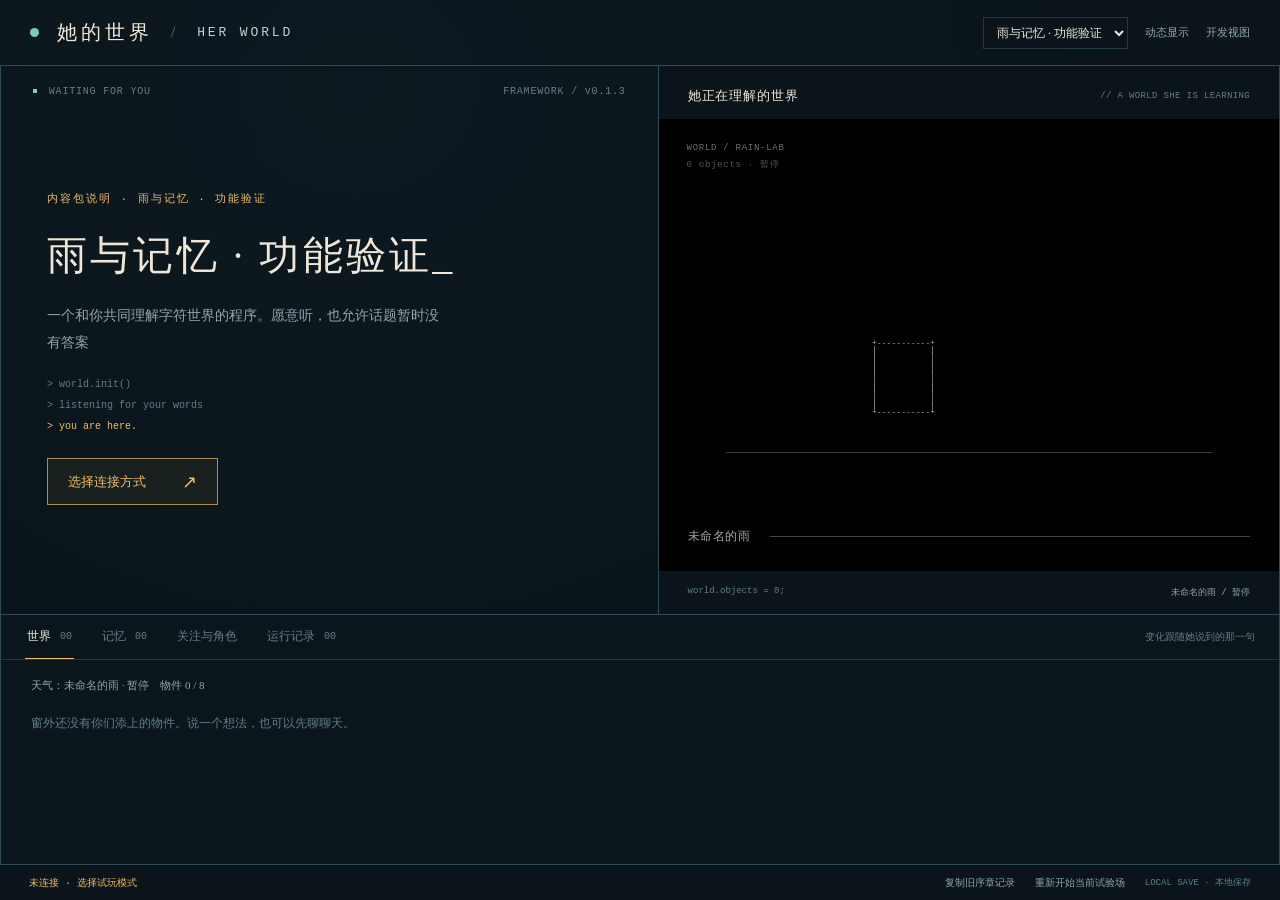
==== framework.html @ 2e2a8ec6 "Avoid automatic object overlap with bounded multi-object placement v0.1.3" ====
<!doctype html>
<html lang="zh-CN">
<head>
  <meta charset="utf-8">
  <meta name="viewport" content="width=device-width,initial-scale=1">
  <meta name="theme-color" content="#0a141a">
  <meta name="description" content="她的世界：由对话共同改变的字符世界。独立框架试验场。">
  <title>她的世界 · 对话试验场</title>
  <link rel="icon" href="./favicon.svg" type="image/svg+xml">
  <link rel="stylesheet" href="./framework/styles.css?v=0.1.3">
  <script src="./framework/capabilities.js?v=0.1.3" defer></script>
  <script src="./framework/pack-validator.js?v=0.1.3" defer></script>
  <script src="./framework/runtime.js?v=0.1.3" defer></script>
  <script src="./framework/packs.js?v=0.1.3" defer></script>
  <script src="./framework/model.js?v=0.1.3" defer></script>
  <script src="./framework/offline.js?v=0.1.3" defer></script>
  <script src="./framework/focus.js?v=0.1.3" defer></script>
  <script src="./framework/legacy/v0.5.4/story.js?v=0.1.3" defer></script>
  <script src="./framework/legacy/v0.5.4/world-state.js?v=0.1.3" defer></script>
  <script src="./framework/legacy/v0.5.4/turn-protocol.js?v=0.1.3" defer></script>
  <script src="./framework/legacy/v0.5.4/engine.js?v=0.1.3" defer></script>
  <script src="./framework/legacy-adapter.js?v=0.1.3" defer></script>
  <script src="./framework/renderer.js?v=0.1.3" defer></script>
  <script src="./framework/app.js?v=0.1.3" defer></script>
</head>
<body>
  <a class="skip" href="#free-input">跳到对话输入</a>
  <main class="app" id="framework-app">
    <header class="topbar">
      <a class="brand" href="./framework.html"><span class="status-light" aria-hidden="true"></span>她的世界 <span class="brand-divider">/</span><span class="brand-en">HER WORLD</span></a>
      <div class="top-actions"><label class="sr-only" for="pack-select">选择独立试验场</label><select id="pack-select"></select><button id="motion-toggle" class="quiet-button" aria-pressed="false" title="暂停场景动画并立即显示文字">动态显示</button><button id="developer-toggle" class="quiet-button" aria-expanded="false" aria-controls="developer-view">开发视图</button></div>
    </header>
    <div class="workspace">
      <section class="conversation" aria-label="与她对话">
        <div class="section-label"><span><i></i> <span id="connection-label">WAITING FOR YOU</span></span><span>FRAMEWORK / v0.1.3</span></div>
        <div class="intro" id="intro"><div class="eyebrow" id="intro-eyebrow">一个可以一起改变的世界</div><h1 id="intro-title">从一句话开始<span class="cursor">_</span></h1><p id="intro-copy">说说你想看见的东西。她会试着理解，你们也可以继续修改它。</p><div class="boot-lines"><span>&gt; world.init()</span><span>&gt; listening for your words</span><span class="amber">&gt; you are here.</span></div><button class="start-button" id="start-button">选择连接方式 <span aria-hidden="true">↗</span></button></div>
        <div class="transcript" id="transcript" role="log" aria-live="off" aria-label="已经发生的对话" tabindex="0"></div>
        <div class="reveal-controls" id="reveal-controls" hidden><span id="reveal-status"></span><button id="skip-reveal">显示本句 <kbd>Space</kbd></button></div>
        <div class="sr-only" id="reveal-announcement" role="status" aria-live="polite" aria-atomic="true"></div>
        <div class="response-area" id="response-area">
          <div class="story-invitation" id="story-invitation" hidden><span class="invitation-label">也可以一起试试</span><p id="invitation-question"></p><span class="invitation-note">可以回答，也可以先聊别的</span></div>
          <form class="free-form" id="free-form"><label class="sr-only" for="free-input">用自己的话回应，最多 200 个字</label><input id="free-input" type="text" maxlength="400" autocomplete="off" placeholder="把想到的东西，告诉她…" aria-describedby="input-note"><button id="free-send" type="submit" aria-label="发送">↗</button></form>
          <div class="hint-list" id="hint-list" aria-label="只填入输入框的对话提示"></div><button id="offline-help-button" class="offline-help-button" hidden>全部离线功能示例 ↗</button><p class="input-note" id="input-note"></p>
          <div class="request-error" id="request-error" role="alert" hidden><p id="request-error-text"></p><div><button id="retry-button">手动重试</button><button id="fallback-button">用离线规则重试</button><button id="cancel-request-button">取消</button></div></div>
          <button class="cancel-pending" id="cancel-pending" hidden>取消等待</button>
        </div>
      </section>
      <section class="world" aria-label="共同改变的字符世界">
        <div class="world-title"><h2>她正在理解的世界</h2><span>// A WORLD SHE IS LEARNING</span></div>
        <div class="world-art"><canvas id="world-canvas" aria-hidden="true"></canvas><div class="world-index"><span id="world-pack-label">WORLD / 001</span><br><span id="world-status">awaiting words</span></div><div class="world-caption"><span id="world-caption">这里，留着你们说过的话</span><span class="caption-line"></span></div></div>
        <div class="world-footer"><span id="world-code">const world = await you;</span><span id="weather-status">WEATHER / CLEAR</span></div>
      </section>
    </div>
    <section class="inspector" aria-label="已经发生的变化">
      <div class="tabbar" role="tablist" aria-label="世界记录">
        <button class="tab active" id="tab-world" role="tab" aria-selected="true" aria-controls="panel-world" data-panel="world">世界 <span id="object-count">00</span></button>
        <button class="tab" id="tab-memory" role="tab" aria-selected="false" aria-controls="panel-memory" data-panel="memory" tabindex="-1">记忆 <span id="memory-count">00</span></button>
        <button class="tab" id="tab-focus" role="tab" aria-selected="false" aria-controls="panel-focus" data-panel="focus" tabindex="-1">关注与角色</button>
        <button class="tab" id="tab-logs" role="tab" aria-selected="false" aria-controls="panel-logs" data-panel="logs" tabindex="-1">运行记录 <span id="log-count">00</span></button>
        <span class="panel-note" id="panel-note">变化跟随她说到的那一句</span>
      </div>
      <div class="inspector-body">
        <div id="panel-world" class="panel" role="tabpanel" aria-labelledby="tab-world" tabindex="0"><div class="world-summary" id="world-summary"></div><div class="cards" id="objects-list"></div></div>
        <div id="panel-memory" class="panel" role="tabpanel" aria-labelledby="tab-memory" tabindex="0" hidden><div class="cards" id="memory-list"></div></div>
        <div id="panel-focus" class="panel focus-panel" role="tabpanel" aria-labelledby="tab-focus" tabindex="0" hidden><div class="focus-column"><div class="trace-title">conversation focus <span>游戏内内容统计</span></div><div id="focus-bars"></div><p class="muted small">由已经显示的对话与事件计算，不代表模型内部注意力</p></div><div class="character-column" id="character-summary"></div></div>
        <div id="panel-logs" class="panel" role="tabpanel" aria-labelledby="tab-logs" tabindex="0" hidden><div id="log-list"></div></div>
      </div>
    </section>
    <footer class="statusbar"><button id="connection-button">未连接 · 选择试玩模式</button><div><button id="legacy-import-button" hidden>复制旧序章记录</button><button id="reset-button">重新开始当前试验场</button><span id="save-status">LOCAL SAVE</span></div></footer>
    <section class="developer-view" id="developer-view" aria-label="已验证状态诊断" hidden><div class="developer-title">已验证状态 <button id="developer-close" aria-label="关闭开发视图">×</button></div><pre id="developer-content"></pre><p>角色、关系与关注均为游戏内容。此处不显示访问密码、模型原始响应或思维过程。</p></section>
  </main>
  <dialog id="connect-dialog" aria-labelledby="connect-title"><button class="dialog-close" data-close="connect-dialog" aria-label="关闭">×</button><div class="eyebrow">CONNECTION / 连接方式</div><h2 id="connect-title">让她回应，或者先试着造一个世界。</h2><p>在线模式会把本局对话、世界、记忆及来源，经专用 VPS 转发服务器 216.235.248.104 发送给 DMXAPI，使用 glm-5.3-flash。每次发送发起一次模型请求，可能产生费用；不会自动重试。</p><form id="connect-form" autocomplete="off"><label for="api-key">转发访问密码</label><input id="api-key" name="her-world-framework-volatile" type="password" autocomplete="off" spellcheck="false" maxlength="500" placeholder="由你亲自输入" aria-describedby="key-note"><p class="muted" id="key-note">密码只发送给上述 VPS 用于验证，不是 DMXAPI Key。不写入本地存储、网址或日志；刷新、离开或断开后需重新输入。</p><button class="start-button" type="submit" id="connect-button">连接在线模式 <span>↗</span></button></form><p id="connection-error" role="alert" hidden></p><div class="dialog-actions"><button class="secondary-button" id="offline-button">选择离线规则试玩</button><button class="secondary-button" id="disconnect-button" hidden>断开并清除访问密码</button></div><p class="muted small">离线模式只理解有限的测试表达，会明确告知没有识别的内容。两种模式都经相同规则校验；只有通过的变化才会保存。</p></dialog>
  <dialog id="reset-dialog" aria-labelledby="reset-title"><div class="eyebrow">RESET / CURRENT LAB</div><h2 id="reset-title">从这里重新开始？</h2><p id="reset-copy"></p><div class="dialog-actions"><button class="secondary-button" data-close="reset-dialog">留在这里</button><button class="start-button" id="confirm-reset">确认重新开始</button></div></dialog>
  <dialog id="legacy-dialog" aria-labelledby="legacy-title"><div class="eyebrow">IMPORT / KEEP THE ORIGINAL</div><h2 id="legacy-title">把旧序章记录复制到这里？</h2><p id="legacy-summary"></p><p>确认后会替换当前“雨与记忆”试验场的框架进度。旧序章存档保持原样；连接密码不会复制。内容包里的新问题需要重新确认。</p><div class="dialog-actions"><button class="secondary-button" data-close="legacy-dialog">取消</button><button class="start-button" id="confirm-legacy-import">确认复制</button></div></dialog>
  <dialog id="offline-help-dialog" aria-labelledby="offline-help-title"><button class="dialog-close" data-close="offline-help-dialog" aria-label="关闭">×</button><div class="eyebrow">OFFLINE / TRY SOMETHING</div><h2 id="offline-help-title">挑一个例子，改成你的想法。</h2><p>离线模式支持这些明确表达。点击只会填入对话框；可以修改后再发送。物件编号可以在世界面板找到。</p><div class="offline-examples" id="offline-examples"></div></dialog>
  <div class="toast" id="toast" role="status" hidden></div>
  <noscript><p>这段互动需要 JavaScript。</p></noscript>
</body>
</html>
---- framework/styles.css ----
@charset "UTF-8";
:root{color-scheme:dark;--bg:#0a141a;--ink:#eee7d9;--muted:#91a7ad;--dim:#647e89;--line:#314b58;--line-soft:#223843;--amber:#f1bc6b;--blue:#8ab7c9;--mint:#80cbb3;--serif:"Noto Serif CJK SC","Songti SC","STSong","SimSun",serif;--mono:"SFMono-Regular",Consolas,"Liberation Mono",monospace;--sans:system-ui,-apple-system,"Segoe UI",sans-serif}
*{box-sizing:border-box}html,body{margin:0;min-height:100%;background:var(--bg)}body{color:var(--ink);font-family:var(--serif);-webkit-font-smoothing:antialiased}button,input,select{font:inherit;color:inherit}button{border:0;background:none;cursor:pointer}button:hover{color:var(--amber)}button:disabled{opacity:.5;cursor:default}button:focus-visible,input:focus-visible,select:focus-visible,a:focus-visible,[tabindex]:focus-visible{outline:2px solid var(--amber);outline-offset:4px}a{color:inherit}[hidden]{display:none!important}::selection{background:var(--amber);color:#07131a}.sr-only{position:absolute;width:1px;height:1px;overflow:hidden;clip:rect(0,0,0,0);white-space:nowrap}.skip{position:fixed;top:-100px;left:20px;z-index:100;background:var(--amber);color:#000;padding:12px}.skip:focus{top:10px}.app{height:100dvh;min-height:720px;min-width:1000px;max-width:2000px;margin:auto;display:flex;flex-direction:column;position:relative;overflow:hidden;background:radial-gradient(ellipse at 28% 10%,#10202955,transparent 65%)}.topbar{height:66px;padding:0 30px;border-bottom:1px solid var(--line);display:flex;align-items:center;justify-content:space-between;flex:none}.brand{display:flex;gap:18px;align-items:center;font-size:20px;letter-spacing:.2em;white-space:nowrap;text-decoration:none}.status-light{height:9px;width:9px;border-radius:50%;background:var(--mint);box-shadow:0 0 15px #80cbb326}.brand-divider{font-size:15px;color:var(--dim)}.brand-en{font:13px var(--mono);letter-spacing:.22em;color:#cad1d0}.top-actions{display:flex;gap:17px;align-items:center}.top-actions select{background:var(--bg);border:1px solid var(--line-soft);max-width:235px;padding:7px 9px;font-size:12px}.quiet-button{font-size:11px;color:var(--muted);padding:8px 0}.workspace{flex:1;min-height:0;display:grid;grid-template-columns:1.06fr 1fr;border:1px solid var(--line);border-top:0}.conversation{padding:0 32px 15px;display:flex;flex-direction:column;min-width:0;min-height:0;border-right:1px solid var(--line)}.section-label{font:10px var(--mono);letter-spacing:.08em;color:var(--dim);display:flex;justify-content:space-between;gap:8px;padding:20px 0 16px;flex:none}.section-label i{display:inline-block;width:4px;height:4px;background:var(--mint);vertical-align:middle;margin-right:5px}.intro{flex:1;display:flex;flex-direction:column;align-items:flex-start;justify-content:center;padding:8px 14px 16px;min-height:0}.eyebrow{font:11px var(--mono);letter-spacing:.18em;color:var(--amber);margin:0 0 18px}.intro h1{font-size:clamp(28px,2.6vw,40px);font-weight:400;line-height:1.6;letter-spacing:.08em;margin:0 0 15px}.cursor{font-family:var(--mono);color:var(--amber)}.intro p{color:var(--muted);font-size:13px;line-height:1.9;max-width:400px;margin:0 0 20px}.boot-lines{font:10px/1.8 var(--mono);color:var(--dim);display:flex;flex-direction:column;gap:3px;margin-bottom:22px}.amber{color:var(--amber)}.start-button{display:inline-flex;justify-content:space-between;align-items:center;gap:36px;border:1px solid #ac8959;padding:12px 20px;color:var(--amber);font-size:13px;background:#e6aa5010}.start-button:hover{background:#e6aa5022;border-color:var(--amber)}.start-button span{font-family:var(--sans);font-size:18px}.transcript{flex:1;min-height:0;overflow:auto;scrollbar-width:thin;scrollbar-color:var(--line) transparent;padding:0 8px 20px 0;overscroll-behavior:contain}.message{display:grid;grid-template-columns:30px 1fr;gap:12px;font-size:15px;line-height:1.9;padding:10px 0}.speaker{color:var(--amber);font-size:12px;padding-top:3px}.message-text{white-space:pre-wrap;overflow-wrap:anywhere}.message.you .speaker{color:var(--blue)}.message.you .message-text{color:#bacbd0}.message.pending .message-text{color:var(--dim)}.message.system{font:11px/1.7 var(--mono);color:var(--dim);display:block;padding:10px 0}.response-area{flex:none}.story-invitation{border-left:2px solid #856e4a;padding:2px 0 2px 11px;margin:0 0 12px}.invitation-label{font-size:9px;color:var(--amber);letter-spacing:.08em}.story-invitation p{font-size:12px;line-height:1.65;margin:4px 0}.invitation-note{font-size:10px;color:var(--dim)}.free-form{display:flex;border-bottom:1px solid var(--line);min-height:42px;gap:12px;align-items:center}.free-form input{width:100%;min-width:0;border:0;background:transparent;font-size:14px;padding:10px 0;outline-offset:2px}.free-form input::placeholder{color:#6c8893}.free-form button{color:var(--amber);font:24px var(--sans);padding:4px 8px}.hint-list{display:flex;gap:9px;flex-wrap:wrap;margin:8px 0 0}.hint-list button{color:var(--muted);font-size:10px;border:1px solid var(--line-soft);padding:4px 7px}.hint-list button:hover{border-color:var(--amber);color:var(--amber)}.input-note{font-size:10px;color:var(--dim);line-height:1.5;margin:8px 0 0}.reveal-controls{display:flex;justify-content:space-between;align-items:center;color:var(--dim);font-size:10px;min-height:27px;margin:0 0 6px}.reveal-controls button{color:var(--muted);font-size:10px}.reveal-controls kbd{font:9px var(--mono);color:var(--dim);border:1px solid var(--line-soft);padding:2px 4px;margin-left:4px}.request-error{border:1px solid #8b644b;padding:8px 10px;margin-top:8px;font-size:11px}.request-error p{color:#e9b391;margin:0 0 8px;line-height:1.6}.request-error>div{display:flex;gap:10px;flex-wrap:wrap}.request-error button{font-size:10px;color:var(--amber);padding:3px}.cancel-pending{font-size:10px;color:var(--muted);margin-top:8px}.world{min-width:0;min-height:0;display:flex;flex-direction:column;background:#05090b}.world-title{padding:21px 29px 14px;display:flex;align-items:center;justify-content:space-between;gap:10px;background:var(--bg);flex:none}.world-title h2{font-size:13px;font-weight:400;letter-spacing:.07em;margin:0}.world-title>span{font:9px var(--mono);color:var(--dim);letter-spacing:.04em}.world-art{position:relative;flex:1;min-height:0;overflow:hidden;background:#000}.world-art canvas{width:100%;height:100%;display:block}.world-index{position:absolute;top:21px;left:28px;font:9px/1.9 var(--mono);letter-spacing:.08em;color:#657279;pointer-events:none}.world-index>span:last-child{color:#4a575e}.world-caption{position:absolute;bottom:26px;left:29px;right:29px;display:flex;align-items:center;gap:20px;font-size:12px;color:#a4aaad;letter-spacing:.04em;pointer-events:none}.caption-line{height:1px;background:#40464a;flex:1}.world-footer{display:flex;justify-content:space-between;gap:10px;padding:15px 29px;background:var(--bg);font:9px var(--mono);color:var(--dim);flex:none}.world-footer>span:last-child{color:var(--muted)}.inspector{flex:0 0 225px;min-height:0;display:flex;flex-direction:column;border:1px solid var(--line);border-top:0;background:#0a151c}.tabbar{display:flex;align-items:stretch;height:45px;flex:none;border-bottom:1px solid var(--line-soft);padding:0 24px;gap:26px}.tab{font-size:12px;color:var(--dim);display:flex;align-items:center;gap:9px;border-bottom:1px solid transparent;padding:0 2px}.tab.active{color:var(--ink);border-bottom-color:var(--amber)}.tab>span{font:10px var(--mono);color:var(--dim)}.panel-note{font-size:10px;color:var(--dim);margin-left:auto;display:flex;align-items:center}.inspector-body{flex:1;min-height:0}.panel{height:100%;overflow:auto;padding:16px 30px;scrollbar-width:thin;scrollbar-color:var(--line) transparent}.world-summary{font-size:11px;line-height:1.65;color:var(--muted);margin-bottom:12px}.cards{display:grid;grid-template-columns:repeat(auto-fit,minmax(225px,1fr));gap:12px;max-width:100%}.record-card{border-left:1px solid var(--line);padding:2px 13px;min-width:0}.record-card h3{font-size:12px;color:var(--ink);font-weight:400;margin:0 0 6px}.record-card p{font-size:11px;color:var(--muted);line-height:1.7;margin:3px 0;overflow-wrap:anywhere}.record-card pre{font:10px/1.1 var(--mono);color:#b0b5b8;margin:6px 0;overflow:auto}.record-card .source{font-size:10px;color:var(--dim)}.empty{color:var(--dim);font-size:12px;line-height:1.9;margin:6px 0}.focus-panel{display:grid;grid-template-columns:1fr 1fr;gap:38px}.trace-title{font:11px var(--mono);color:var(--muted);margin-bottom:12px}.trace-title span{font:10px var(--serif);color:var(--dim);margin-left:9px}.focus-row{display:grid;grid-template-columns:62px 1fr 34px;gap:12px;align-items:center;font-size:10px;color:var(--muted);margin:8px 0}.focus-track{height:3px;background:var(--line-soft)}.focus-fill{height:100%;background:var(--blue)}.focus-row .amount{font:10px var(--mono);color:var(--dim);text-align:right}.character-column{border-left:1px solid var(--line-soft);padding-left:25px}.character-column h3{font-size:12px;font-weight:400;color:var(--amber);margin:0 0 8px}.character-column p{font-size:11px;line-height:1.7;margin:3px 0;color:var(--muted)}.log-row{display:grid;grid-template-columns:80px 1fr;gap:13px;font:11px/1.8 var(--mono);color:var(--muted);margin-bottom:7px}.log-row>span:first-child{color:var(--dim);font-size:9px}.log-row .source{font-size:10px;color:var(--dim);display:block}.statusbar{height:35px;flex:none;display:flex;justify-content:space-between;align-items:center;padding:0 29px;font:9px var(--mono);color:var(--dim)}.statusbar>div{display:flex;gap:20px;align-items:center}.statusbar button{font-size:10px;color:var(--muted);padding:2px 0}.statusbar>button{color:var(--amber)}.muted{color:var(--dim)!important}.small{font-size:10px!important;line-height:1.7}.developer-view{position:absolute;z-index:15;right:22px;top:60px;width:460px;max-height:calc(100% - 95px);overflow:auto;padding:17px 20px;border:1px solid var(--line);background:#0a141af8;box-shadow:0 14px 60px #0009}.developer-title{font-size:13px;color:var(--amber);display:flex;justify-content:space-between;align-items:center}.developer-title button{font:24px var(--sans);color:var(--muted)}.developer-view pre{white-space:pre-wrap;overflow-wrap:anywhere;font:10px/1.7 var(--mono);color:var(--muted)}.developer-view p{font-size:10px;color:var(--dim);line-height:1.7}dialog{width:530px;max-width:calc(100vw - 40px);max-height:calc(100vh - 50px);overflow:auto;background:#102029;color:var(--ink);border:1px solid var(--line);padding:35px;font-family:var(--serif)}dialog::backdrop{background:#02070cd9;backdrop-filter:blur(4px)}dialog h2{font-size:22px;font-weight:400;line-height:1.65;margin:0 0 18px}dialog p{font-size:12px;line-height:1.9;color:var(--muted);margin:12px 0}dialog label{display:block;font-size:12px;margin:22px 0 9px}dialog input{width:100%;border:1px solid var(--line);background:#071218;padding:11px 12px;font:13px var(--mono)}.dialog-close{position:absolute;right:16px;top:9px;font:25px var(--sans);color:var(--dim)}.dialog-actions{display:flex;gap:12px;align-items:center;margin-top:20px;flex-wrap:wrap}.secondary-button{border:1px solid var(--line);padding:11px 14px;font-size:11px;color:var(--muted)}#connection-error{color:#e9b391}.toast{position:fixed;z-index:50;bottom:48px;left:50%;transform:translateX(-50%);max-width:650px;padding:12px 20px;background:#1c303a;border:1px solid var(--line);font-size:12px;color:var(--ink);box-shadow:0 8px 35px #0006}
@media(min-height:900px){.inspector{flex-basis:250px}.conversation{padding-bottom:23px}.message{font-size:17px}.intro p{font-size:14px}.intro h1{font-size:40px}}@media(prefers-reduced-motion:reduce){*,*::before,*::after{scroll-behavior:auto!important;animation:none!important;transition:none!important}}

.offline-help-button{font-size:9px;color:var(--dim);padding:6px 0 0}.offline-examples{display:flex;flex-direction:column;gap:5px}.offline-examples button{text-align:left;font:11px/1.65 var(--mono);color:var(--muted);padding:7px 10px;border:1px solid var(--line-soft)}.offline-examples button:hover{color:var(--amber);border-color:var(--amber)}

/* The connection introduction occupies its own space before play starts. */
.intro{overflow:auto;justify-content:safe center}
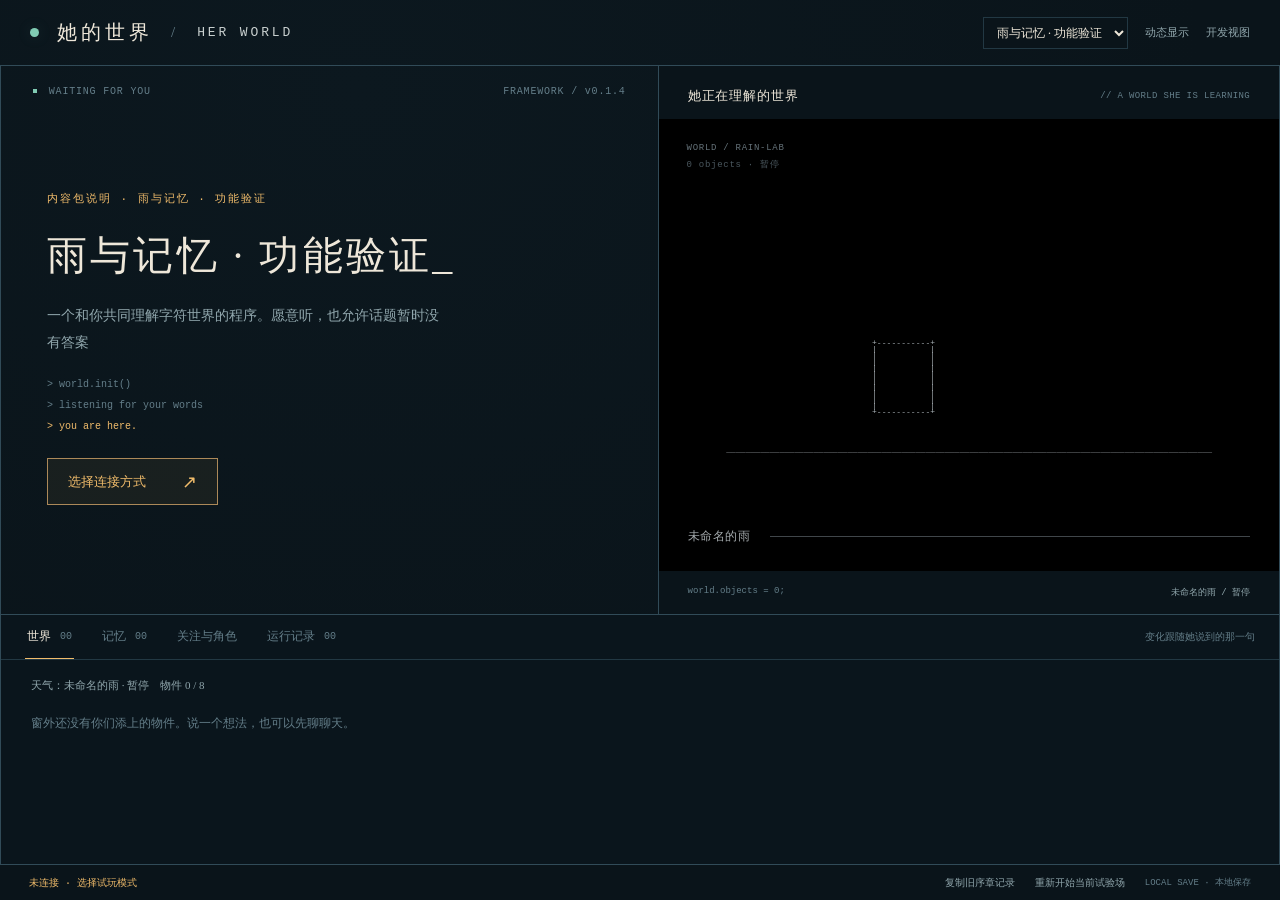
==== commit 4f9e93ba: "Add proactive grounded memories and source-scoped forgetting v0.1.4" ====
--- a/framework.html
+++ b/framework.html
@@ -7,21 +7,22 @@
   <meta name="description" content="她的世界：由对话共同改变的字符世界。独立框架试验场。">
   <title>她的世界 · 对话试验场</title>
   <link rel="icon" href="./favicon.svg" type="image/svg+xml">
-  <link rel="stylesheet" href="./framework/styles.css?v=0.1.3">
-  <script src="./framework/capabilities.js?v=0.1.3" defer></script>
-  <script src="./framework/pack-validator.js?v=0.1.3" defer></script>
-  <script src="./framework/runtime.js?v=0.1.3" defer></script>
-  <script src="./framework/packs.js?v=0.1.3" defer></script>
-  <script src="./framework/model.js?v=0.1.3" defer></script>
-  <script src="./framework/offline.js?v=0.1.3" defer></script>
-  <script src="./framework/focus.js?v=0.1.3" defer></script>
-  <script src="./framework/legacy/v0.5.4/story.js?v=0.1.3" defer></script>
-  <script src="./framework/legacy/v0.5.4/world-state.js?v=0.1.3" defer></script>
-  <script src="./framework/legacy/v0.5.4/turn-protocol.js?v=0.1.3" defer></script>
-  <script src="./framework/legacy/v0.5.4/engine.js?v=0.1.3" defer></script>
-  <script src="./framework/legacy-adapter.js?v=0.1.3" defer></script>
-  <script src="./framework/renderer.js?v=0.1.3" defer></script>
-  <script src="./framework/app.js?v=0.1.3" defer></script>
+  <link rel="stylesheet" href="./framework/styles.css?v=0.1.4">
+  <script src="./framework/capabilities.js?v=0.1.4" defer></script>
+  <script src="./framework/pack-validator.js?v=0.1.4" defer></script>
+  <script src="./framework/memory-policy.js?v=0.1.4" defer></script>
+  <script src="./framework/runtime.js?v=0.1.4" defer></script>
+  <script src="./framework/packs.js?v=0.1.4" defer></script>
+  <script src="./framework/model.js?v=0.1.4" defer></script>
+  <script src="./framework/offline.js?v=0.1.4" defer></script>
+  <script src="./framework/focus.js?v=0.1.4" defer></script>
+  <script src="./framework/legacy/v0.5.4/story.js?v=0.1.4" defer></script>
+  <script src="./framework/legacy/v0.5.4/world-state.js?v=0.1.4" defer></script>
+  <script src="./framework/legacy/v0.5.4/turn-protocol.js?v=0.1.4" defer></script>
+  <script src="./framework/legacy/v0.5.4/engine.js?v=0.1.4" defer></script>
+  <script src="./framework/legacy-adapter.js?v=0.1.4" defer></script>
+  <script src="./framework/renderer.js?v=0.1.4" defer></script>
+  <script src="./framework/app.js?v=0.1.4" defer></script>
 </head>
 <body>
   <a class="skip" href="#free-input">跳到对话输入</a>
@@ -32,7 +33,7 @@
     </header>
     <div class="workspace">
       <section class="conversation" aria-label="与她对话">
-        <div class="section-label"><span><i></i> <span id="connection-label">WAITING FOR YOU</span></span><span>FRAMEWORK / v0.1.3</span></div>
+        <div class="section-label"><span><i></i> <span id="connection-label">WAITING FOR YOU</span></span><span>FRAMEWORK / v0.1.4</span></div>
         <div class="intro" id="intro"><div class="eyebrow" id="intro-eyebrow">一个可以一起改变的世界</div><h1 id="intro-title">从一句话开始<span class="cursor">_</span></h1><p id="intro-copy">说说你想看见的东西。她会试着理解，你们也可以继续修改它。</p><div class="boot-lines"><span>&gt; world.init()</span><span>&gt; listening for your words</span><span class="amber">&gt; you are here.</span></div><button class="start-button" id="start-button">选择连接方式 <span aria-hidden="true">↗</span></button></div>
         <div class="transcript" id="transcript" role="log" aria-live="off" aria-label="已经发生的对话" tabindex="0"></div>
         <div class="reveal-controls" id="reveal-controls" hidden><span id="reveal-status"></span><button id="skip-reveal">显示本句 <kbd>Space</kbd></button></div>
@@ -61,7 +62,7 @@
       </div>
       <div class="inspector-body">
         <div id="panel-world" class="panel" role="tabpanel" aria-labelledby="tab-world" tabindex="0"><div class="world-summary" id="world-summary"></div><div class="cards" id="objects-list"></div></div>
-        <div id="panel-memory" class="panel" role="tabpanel" aria-labelledby="tab-memory" tabindex="0" hidden><div class="cards" id="memory-list"></div></div>
+        <div id="panel-memory" class="panel" role="tabpanel" aria-labelledby="tab-memory" tabindex="0" hidden><p class="muted small">重要的教导、偏好、共同经历和约定，也可以由她主动记下。每条会区分你的原话和她的理解。</p><div class="cards" id="memory-list"></div></div>
         <div id="panel-focus" class="panel focus-panel" role="tabpanel" aria-labelledby="tab-focus" tabindex="0" hidden><div class="focus-column"><div class="trace-title">conversation focus <span>游戏内内容统计</span></div><div id="focus-bars"></div><p class="muted small">由已经显示的对话与事件计算，不代表模型内部注意力</p></div><div class="character-column" id="character-summary"></div></div>
         <div id="panel-logs" class="panel" role="tabpanel" aria-labelledby="tab-logs" tabindex="0" hidden><div id="log-list"></div></div>
       </div>
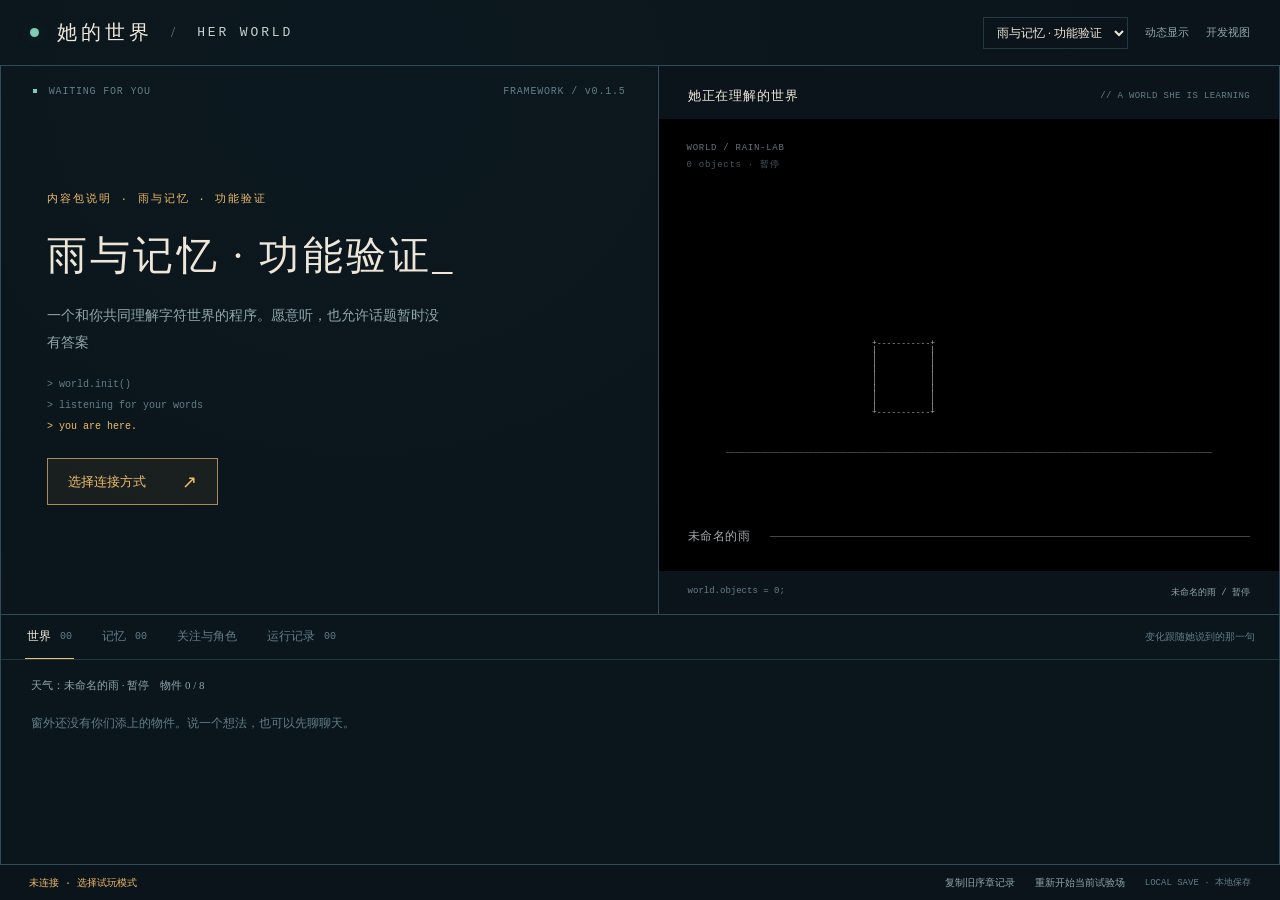
==== commit 26b80665: "Explain stale memory references after forgetting and relearning v0.1.5" ====
--- a/framework.html
+++ b/framework.html
@@ -7,22 +7,22 @@
   <meta name="description" content="她的世界：由对话共同改变的字符世界。独立框架试验场。">
   <title>她的世界 · 对话试验场</title>
   <link rel="icon" href="./favicon.svg" type="image/svg+xml">
-  <link rel="stylesheet" href="./framework/styles.css?v=0.1.4">
-  <script src="./framework/capabilities.js?v=0.1.4" defer></script>
-  <script src="./framework/pack-validator.js?v=0.1.4" defer></script>
-  <script src="./framework/memory-policy.js?v=0.1.4" defer></script>
-  <script src="./framework/runtime.js?v=0.1.4" defer></script>
-  <script src="./framework/packs.js?v=0.1.4" defer></script>
-  <script src="./framework/model.js?v=0.1.4" defer></script>
-  <script src="./framework/offline.js?v=0.1.4" defer></script>
-  <script src="./framework/focus.js?v=0.1.4" defer></script>
-  <script src="./framework/legacy/v0.5.4/story.js?v=0.1.4" defer></script>
-  <script src="./framework/legacy/v0.5.4/world-state.js?v=0.1.4" defer></script>
-  <script src="./framework/legacy/v0.5.4/turn-protocol.js?v=0.1.4" defer></script>
-  <script src="./framework/legacy/v0.5.4/engine.js?v=0.1.4" defer></script>
-  <script src="./framework/legacy-adapter.js?v=0.1.4" defer></script>
-  <script src="./framework/renderer.js?v=0.1.4" defer></script>
-  <script src="./framework/app.js?v=0.1.4" defer></script>
+  <link rel="stylesheet" href="./framework/styles.css?v=0.1.5">
+  <script src="./framework/capabilities.js?v=0.1.5" defer></script>
+  <script src="./framework/pack-validator.js?v=0.1.5" defer></script>
+  <script src="./framework/memory-policy.js?v=0.1.5" defer></script>
+  <script src="./framework/runtime.js?v=0.1.5" defer></script>
+  <script src="./framework/packs.js?v=0.1.5" defer></script>
+  <script src="./framework/model.js?v=0.1.5" defer></script>
+  <script src="./framework/offline.js?v=0.1.5" defer></script>
+  <script src="./framework/focus.js?v=0.1.5" defer></script>
+  <script src="./framework/legacy/v0.5.4/story.js?v=0.1.5" defer></script>
+  <script src="./framework/legacy/v0.5.4/world-state.js?v=0.1.5" defer></script>
+  <script src="./framework/legacy/v0.5.4/turn-protocol.js?v=0.1.5" defer></script>
+  <script src="./framework/legacy/v0.5.4/engine.js?v=0.1.5" defer></script>
+  <script src="./framework/legacy-adapter.js?v=0.1.5" defer></script>
+  <script src="./framework/renderer.js?v=0.1.5" defer></script>
+  <script src="./framework/app.js?v=0.1.5" defer></script>
 </head>
 <body>
   <a class="skip" href="#free-input">跳到对话输入</a>
@@ -33,7 +33,7 @@
     </header>
     <div class="workspace">
       <section class="conversation" aria-label="与她对话">
-        <div class="section-label"><span><i></i> <span id="connection-label">WAITING FOR YOU</span></span><span>FRAMEWORK / v0.1.4</span></div>
+        <div class="section-label"><span><i></i> <span id="connection-label">WAITING FOR YOU</span></span><span>FRAMEWORK / v0.1.5</span></div>
         <div class="intro" id="intro"><div class="eyebrow" id="intro-eyebrow">一个可以一起改变的世界</div><h1 id="intro-title">从一句话开始<span class="cursor">_</span></h1><p id="intro-copy">说说你想看见的东西。她会试着理解，你们也可以继续修改它。</p><div class="boot-lines"><span>&gt; world.init()</span><span>&gt; listening for your words</span><span class="amber">&gt; you are here.</span></div><button class="start-button" id="start-button">选择连接方式 <span aria-hidden="true">↗</span></button></div>
         <div class="transcript" id="transcript" role="log" aria-live="off" aria-label="已经发生的对话" tabindex="0"></div>
         <div class="reveal-controls" id="reveal-controls" hidden><span id="reveal-status"></span><button id="skip-reveal">显示本句 <kbd>Space</kbd></button></div>
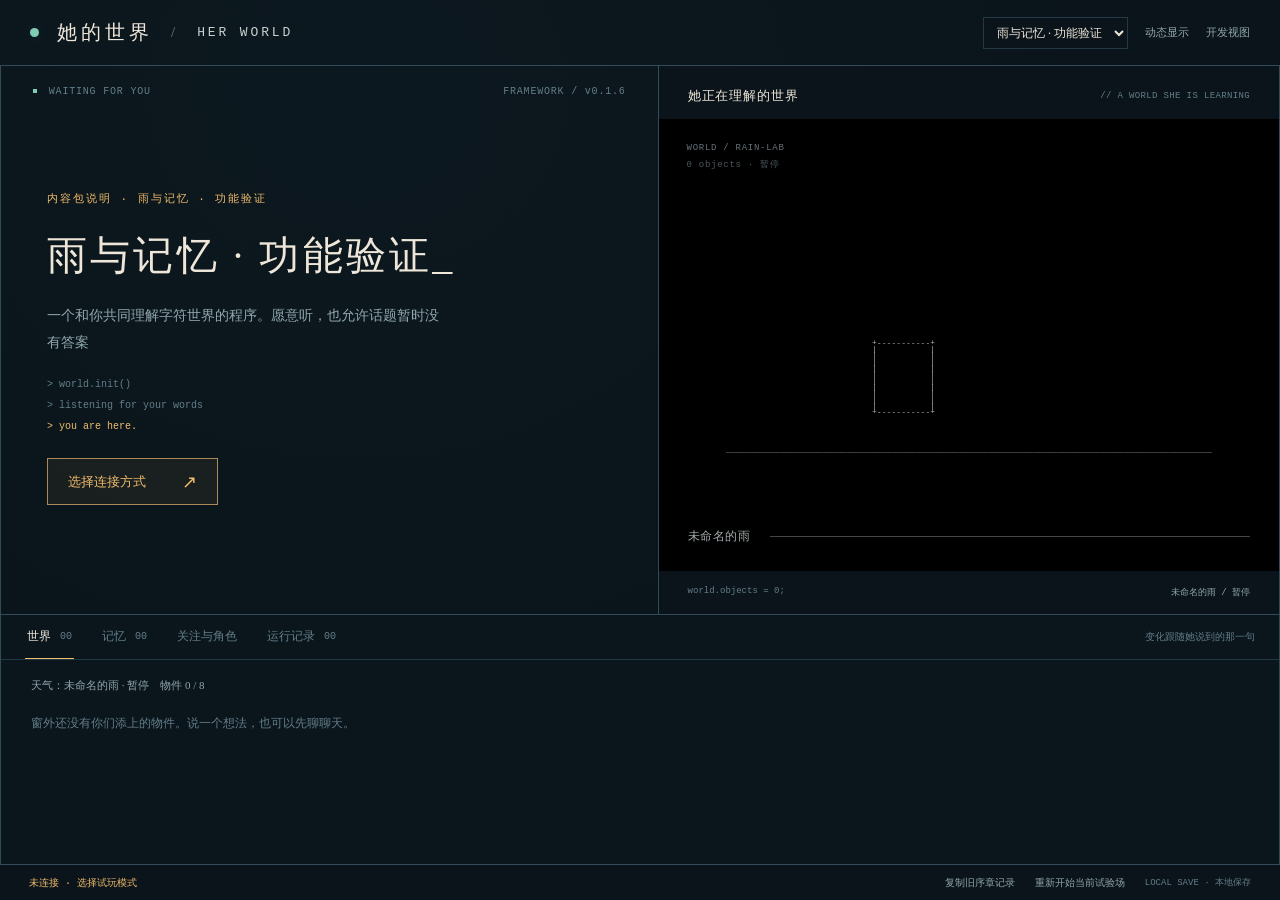
==== commit 244ba83d: "Simplify model sentence actions and add safe protocol diagnostics v0.1.6" ====
--- a/framework.html
+++ b/framework.html
@@ -7,22 +7,22 @@
   <meta name="description" content="她的世界：由对话共同改变的字符世界。独立框架试验场。">
   <title>她的世界 · 对话试验场</title>
   <link rel="icon" href="./favicon.svg" type="image/svg+xml">
-  <link rel="stylesheet" href="./framework/styles.css?v=0.1.5">
-  <script src="./framework/capabilities.js?v=0.1.5" defer></script>
-  <script src="./framework/pack-validator.js?v=0.1.5" defer></script>
-  <script src="./framework/memory-policy.js?v=0.1.5" defer></script>
-  <script src="./framework/runtime.js?v=0.1.5" defer></script>
-  <script src="./framework/packs.js?v=0.1.5" defer></script>
-  <script src="./framework/model.js?v=0.1.5" defer></script>
-  <script src="./framework/offline.js?v=0.1.5" defer></script>
-  <script src="./framework/focus.js?v=0.1.5" defer></script>
-  <script src="./framework/legacy/v0.5.4/story.js?v=0.1.5" defer></script>
-  <script src="./framework/legacy/v0.5.4/world-state.js?v=0.1.5" defer></script>
-  <script src="./framework/legacy/v0.5.4/turn-protocol.js?v=0.1.5" defer></script>
-  <script src="./framework/legacy/v0.5.4/engine.js?v=0.1.5" defer></script>
-  <script src="./framework/legacy-adapter.js?v=0.1.5" defer></script>
-  <script src="./framework/renderer.js?v=0.1.5" defer></script>
-  <script src="./framework/app.js?v=0.1.5" defer></script>
+  <link rel="stylesheet" href="./framework/styles.css?v=0.1.6">
+  <script src="./framework/capabilities.js?v=0.1.6" defer></script>
+  <script src="./framework/pack-validator.js?v=0.1.6" defer></script>
+  <script src="./framework/memory-policy.js?v=0.1.6" defer></script>
+  <script src="./framework/runtime.js?v=0.1.6" defer></script>
+  <script src="./framework/packs.js?v=0.1.6" defer></script>
+  <script src="./framework/model.js?v=0.1.6" defer></script>
+  <script src="./framework/offline.js?v=0.1.6" defer></script>
+  <script src="./framework/focus.js?v=0.1.6" defer></script>
+  <script src="./framework/legacy/v0.5.4/story.js?v=0.1.6" defer></script>
+  <script src="./framework/legacy/v0.5.4/world-state.js?v=0.1.6" defer></script>
+  <script src="./framework/legacy/v0.5.4/turn-protocol.js?v=0.1.6" defer></script>
+  <script src="./framework/legacy/v0.5.4/engine.js?v=0.1.6" defer></script>
+  <script src="./framework/legacy-adapter.js?v=0.1.6" defer></script>
+  <script src="./framework/renderer.js?v=0.1.6" defer></script>
+  <script src="./framework/app.js?v=0.1.6" defer></script>
 </head>
 <body>
   <a class="skip" href="#free-input">跳到对话输入</a>
@@ -33,7 +33,7 @@
     </header>
     <div class="workspace">
       <section class="conversation" aria-label="与她对话">
-        <div class="section-label"><span><i></i> <span id="connection-label">WAITING FOR YOU</span></span><span>FRAMEWORK / v0.1.5</span></div>
+        <div class="section-label"><span><i></i> <span id="connection-label">WAITING FOR YOU</span></span><span>FRAMEWORK / v0.1.6</span></div>
         <div class="intro" id="intro"><div class="eyebrow" id="intro-eyebrow">一个可以一起改变的世界</div><h1 id="intro-title">从一句话开始<span class="cursor">_</span></h1><p id="intro-copy">说说你想看见的东西。她会试着理解，你们也可以继续修改它。</p><div class="boot-lines"><span>&gt; world.init()</span><span>&gt; listening for your words</span><span class="amber">&gt; you are here.</span></div><button class="start-button" id="start-button">选择连接方式 <span aria-hidden="true">↗</span></button></div>
         <div class="transcript" id="transcript" role="log" aria-live="off" aria-label="已经发生的对话" tabindex="0"></div>
         <div class="reveal-controls" id="reveal-controls" hidden><span id="reveal-status"></span><button id="skip-reveal">显示本句 <kbd>Space</kbd></button></div>
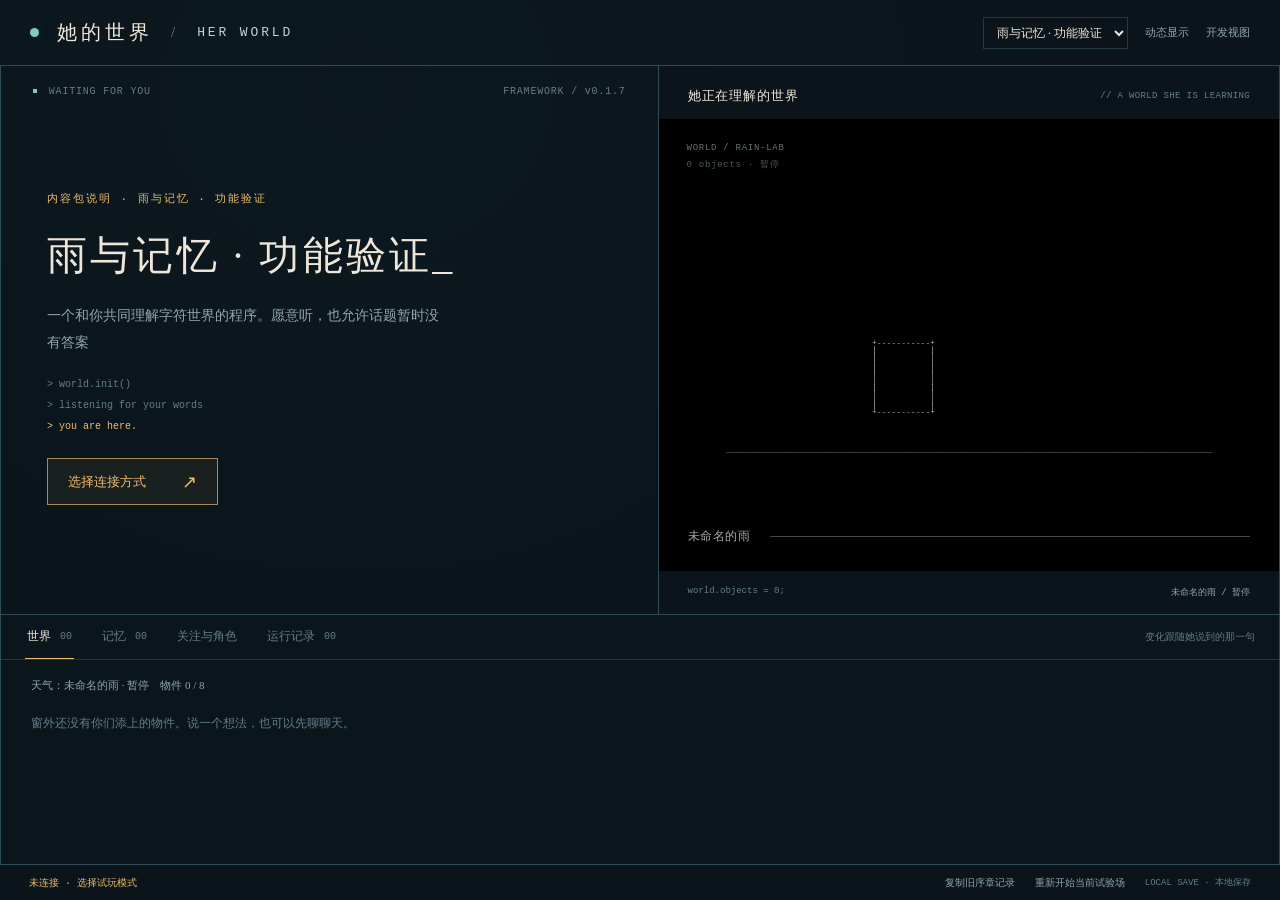
==== commit 7af20f24: "Derive grounded memory quotes locally and allocate unique online memory IDs v0.1.7" ====
--- a/framework.html
+++ b/framework.html
@@ -7,22 +7,22 @@
   <meta name="description" content="她的世界：由对话共同改变的字符世界。独立框架试验场。">
   <title>她的世界 · 对话试验场</title>
   <link rel="icon" href="./favicon.svg" type="image/svg+xml">
-  <link rel="stylesheet" href="./framework/styles.css?v=0.1.6">
-  <script src="./framework/capabilities.js?v=0.1.6" defer></script>
-  <script src="./framework/pack-validator.js?v=0.1.6" defer></script>
-  <script src="./framework/memory-policy.js?v=0.1.6" defer></script>
-  <script src="./framework/runtime.js?v=0.1.6" defer></script>
-  <script src="./framework/packs.js?v=0.1.6" defer></script>
-  <script src="./framework/model.js?v=0.1.6" defer></script>
-  <script src="./framework/offline.js?v=0.1.6" defer></script>
-  <script src="./framework/focus.js?v=0.1.6" defer></script>
-  <script src="./framework/legacy/v0.5.4/story.js?v=0.1.6" defer></script>
-  <script src="./framework/legacy/v0.5.4/world-state.js?v=0.1.6" defer></script>
-  <script src="./framework/legacy/v0.5.4/turn-protocol.js?v=0.1.6" defer></script>
-  <script src="./framework/legacy/v0.5.4/engine.js?v=0.1.6" defer></script>
-  <script src="./framework/legacy-adapter.js?v=0.1.6" defer></script>
-  <script src="./framework/renderer.js?v=0.1.6" defer></script>
-  <script src="./framework/app.js?v=0.1.6" defer></script>
+  <link rel="stylesheet" href="./framework/styles.css?v=0.1.7">
+  <script src="./framework/capabilities.js?v=0.1.7" defer></script>
+  <script src="./framework/pack-validator.js?v=0.1.7" defer></script>
+  <script src="./framework/memory-policy.js?v=0.1.7" defer></script>
+  <script src="./framework/runtime.js?v=0.1.7" defer></script>
+  <script src="./framework/packs.js?v=0.1.7" defer></script>
+  <script src="./framework/model.js?v=0.1.7" defer></script>
+  <script src="./framework/offline.js?v=0.1.7" defer></script>
+  <script src="./framework/focus.js?v=0.1.7" defer></script>
+  <script src="./framework/legacy/v0.5.4/story.js?v=0.1.7" defer></script>
+  <script src="./framework/legacy/v0.5.4/world-state.js?v=0.1.7" defer></script>
+  <script src="./framework/legacy/v0.5.4/turn-protocol.js?v=0.1.7" defer></script>
+  <script src="./framework/legacy/v0.5.4/engine.js?v=0.1.7" defer></script>
+  <script src="./framework/legacy-adapter.js?v=0.1.7" defer></script>
+  <script src="./framework/renderer.js?v=0.1.7" defer></script>
+  <script src="./framework/app.js?v=0.1.7" defer></script>
 </head>
 <body>
   <a class="skip" href="#free-input">跳到对话输入</a>
@@ -33,7 +33,7 @@
     </header>
     <div class="workspace">
       <section class="conversation" aria-label="与她对话">
-        <div class="section-label"><span><i></i> <span id="connection-label">WAITING FOR YOU</span></span><span>FRAMEWORK / v0.1.6</span></div>
+        <div class="section-label"><span><i></i> <span id="connection-label">WAITING FOR YOU</span></span><span>FRAMEWORK / v0.1.7</span></div>
         <div class="intro" id="intro"><div class="eyebrow" id="intro-eyebrow">一个可以一起改变的世界</div><h1 id="intro-title">从一句话开始<span class="cursor">_</span></h1><p id="intro-copy">说说你想看见的东西。她会试着理解，你们也可以继续修改它。</p><div class="boot-lines"><span>&gt; world.init()</span><span>&gt; listening for your words</span><span class="amber">&gt; you are here.</span></div><button class="start-button" id="start-button">选择连接方式 <span aria-hidden="true">↗</span></button></div>
         <div class="transcript" id="transcript" role="log" aria-live="off" aria-label="已经发生的对话" tabindex="0"></div>
         <div class="reveal-controls" id="reveal-controls" hidden><span id="reveal-status"></span><button id="skip-reveal">显示本句 <kbd>Space</kbd></button></div>
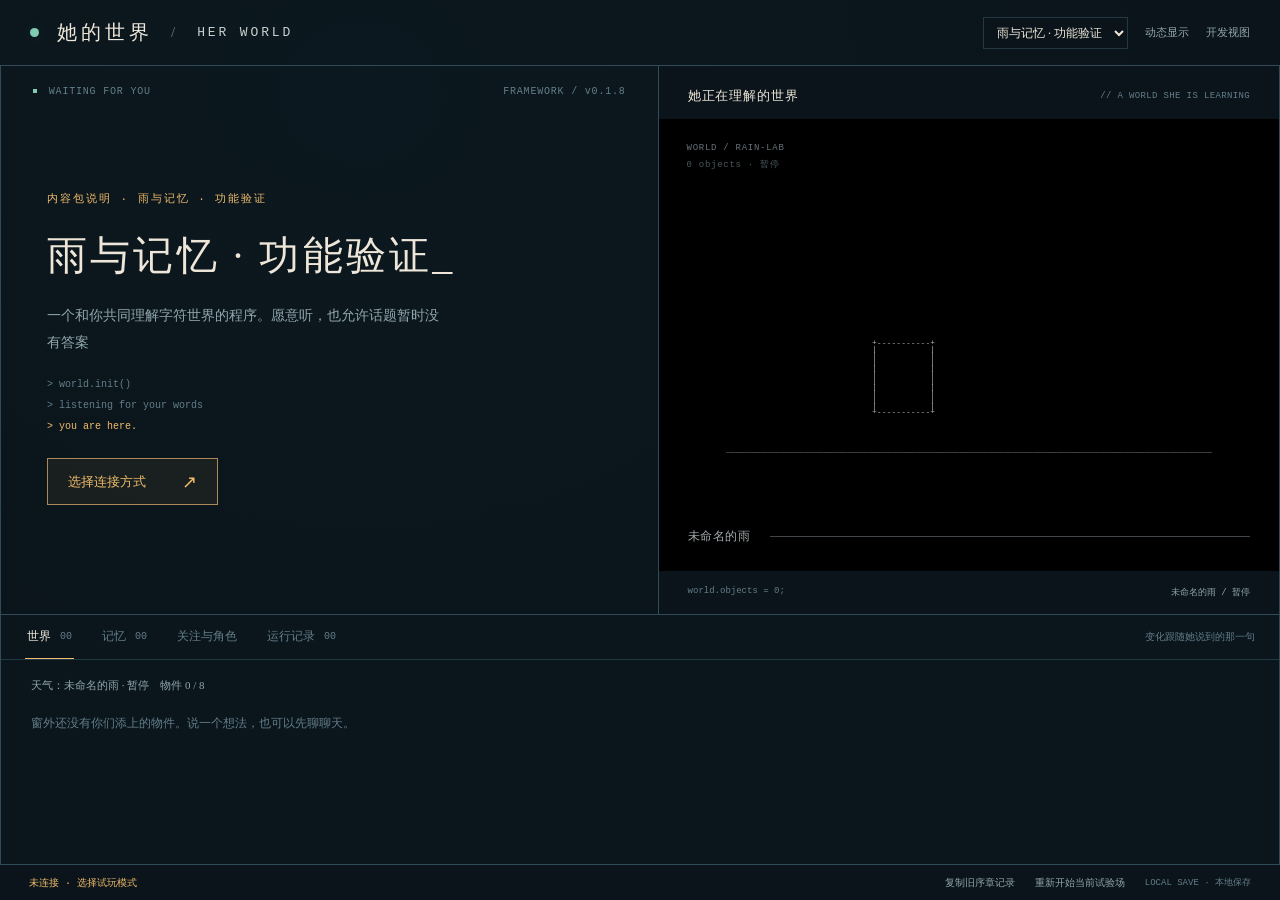
==== commit c14e5370: "Ground world changes in current intent and constrain placement references v0.1.8" ====
--- a/framework.html
+++ b/framework.html
@@ -7,22 +7,22 @@
   <meta name="description" content="她的世界：由对话共同改变的字符世界。独立框架试验场。">
   <title>她的世界 · 对话试验场</title>
   <link rel="icon" href="./favicon.svg" type="image/svg+xml">
-  <link rel="stylesheet" href="./framework/styles.css?v=0.1.7">
-  <script src="./framework/capabilities.js?v=0.1.7" defer></script>
-  <script src="./framework/pack-validator.js?v=0.1.7" defer></script>
-  <script src="./framework/memory-policy.js?v=0.1.7" defer></script>
-  <script src="./framework/runtime.js?v=0.1.7" defer></script>
-  <script src="./framework/packs.js?v=0.1.7" defer></script>
-  <script src="./framework/model.js?v=0.1.7" defer></script>
-  <script src="./framework/offline.js?v=0.1.7" defer></script>
-  <script src="./framework/focus.js?v=0.1.7" defer></script>
-  <script src="./framework/legacy/v0.5.4/story.js?v=0.1.7" defer></script>
-  <script src="./framework/legacy/v0.5.4/world-state.js?v=0.1.7" defer></script>
-  <script src="./framework/legacy/v0.5.4/turn-protocol.js?v=0.1.7" defer></script>
-  <script src="./framework/legacy/v0.5.4/engine.js?v=0.1.7" defer></script>
-  <script src="./framework/legacy-adapter.js?v=0.1.7" defer></script>
-  <script src="./framework/renderer.js?v=0.1.7" defer></script>
-  <script src="./framework/app.js?v=0.1.7" defer></script>
+  <link rel="stylesheet" href="./framework/styles.css?v=0.1.8">
+  <script src="./framework/capabilities.js?v=0.1.8" defer></script>
+  <script src="./framework/pack-validator.js?v=0.1.8" defer></script>
+  <script src="./framework/memory-policy.js?v=0.1.8" defer></script>
+  <script src="./framework/runtime.js?v=0.1.8" defer></script>
+  <script src="./framework/packs.js?v=0.1.8" defer></script>
+  <script src="./framework/model.js?v=0.1.8" defer></script>
+  <script src="./framework/offline.js?v=0.1.8" defer></script>
+  <script src="./framework/focus.js?v=0.1.8" defer></script>
+  <script src="./framework/legacy/v0.5.4/story.js?v=0.1.8" defer></script>
+  <script src="./framework/legacy/v0.5.4/world-state.js?v=0.1.8" defer></script>
+  <script src="./framework/legacy/v0.5.4/turn-protocol.js?v=0.1.8" defer></script>
+  <script src="./framework/legacy/v0.5.4/engine.js?v=0.1.8" defer></script>
+  <script src="./framework/legacy-adapter.js?v=0.1.8" defer></script>
+  <script src="./framework/renderer.js?v=0.1.8" defer></script>
+  <script src="./framework/app.js?v=0.1.8" defer></script>
 </head>
 <body>
   <a class="skip" href="#free-input">跳到对话输入</a>
@@ -33,7 +33,7 @@
     </header>
     <div class="workspace">
       <section class="conversation" aria-label="与她对话">
-        <div class="section-label"><span><i></i> <span id="connection-label">WAITING FOR YOU</span></span><span>FRAMEWORK / v0.1.7</span></div>
+        <div class="section-label"><span><i></i> <span id="connection-label">WAITING FOR YOU</span></span><span>FRAMEWORK / v0.1.8</span></div>
         <div class="intro" id="intro"><div class="eyebrow" id="intro-eyebrow">一个可以一起改变的世界</div><h1 id="intro-title">从一句话开始<span class="cursor">_</span></h1><p id="intro-copy">说说你想看见的东西。她会试着理解，你们也可以继续修改它。</p><div class="boot-lines"><span>&gt; world.init()</span><span>&gt; listening for your words</span><span class="amber">&gt; you are here.</span></div><button class="start-button" id="start-button">选择连接方式 <span aria-hidden="true">↗</span></button></div>
         <div class="transcript" id="transcript" role="log" aria-live="off" aria-label="已经发生的对话" tabindex="0"></div>
         <div class="reveal-controls" id="reveal-controls" hidden><span id="reveal-status"></span><button id="skip-reveal">显示本句 <kbd>Space</kbd></button></div>
--- a/framework/styles.css
+++ b/framework/styles.css
@@ -7,3 +7,5 @@
 
 /* The connection introduction occupies its own space before play starts. */
 .intro{overflow:auto;justify-content:safe center}
+
+.change-receipt{grid-column:2;font:10px/1.6 var(--mono);color:var(--blue);margin-top:-6px;opacity:.85}
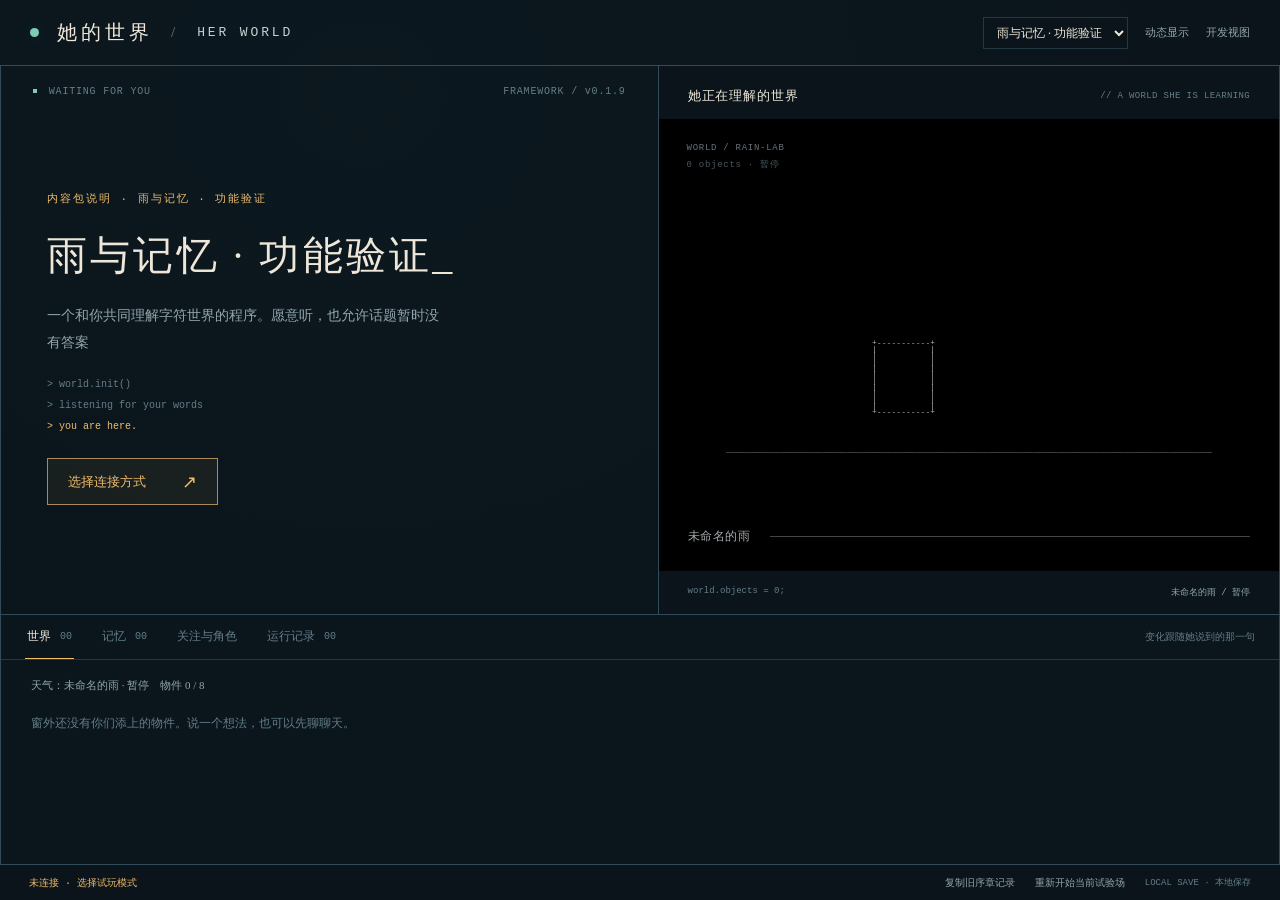
==== commit 4368c347: "Publish framework v0.1.9 reliability and persistence fixes" ====
--- a/framework.html
+++ b/framework.html
@@ -7,33 +7,35 @@
   <meta name="description" content="她的世界：由对话共同改变的字符世界。独立框架试验场。">
   <title>她的世界 · 对话试验场</title>
   <link rel="icon" href="./favicon.svg" type="image/svg+xml">
-  <link rel="stylesheet" href="./framework/styles.css?v=0.1.8">
-  <script src="./framework/capabilities.js?v=0.1.8" defer></script>
-  <script src="./framework/pack-validator.js?v=0.1.8" defer></script>
-  <script src="./framework/memory-policy.js?v=0.1.8" defer></script>
-  <script src="./framework/runtime.js?v=0.1.8" defer></script>
-  <script src="./framework/packs.js?v=0.1.8" defer></script>
-  <script src="./framework/model.js?v=0.1.8" defer></script>
-  <script src="./framework/offline.js?v=0.1.8" defer></script>
-  <script src="./framework/focus.js?v=0.1.8" defer></script>
-  <script src="./framework/legacy/v0.5.4/story.js?v=0.1.8" defer></script>
-  <script src="./framework/legacy/v0.5.4/world-state.js?v=0.1.8" defer></script>
-  <script src="./framework/legacy/v0.5.4/turn-protocol.js?v=0.1.8" defer></script>
-  <script src="./framework/legacy/v0.5.4/engine.js?v=0.1.8" defer></script>
-  <script src="./framework/legacy-adapter.js?v=0.1.8" defer></script>
-  <script src="./framework/renderer.js?v=0.1.8" defer></script>
-  <script src="./framework/app.js?v=0.1.8" defer></script>
+  <link rel="stylesheet" href="./framework/styles.css?v=0.1.9">
+  <script src="./framework/capabilities.js?v=0.1.9" defer></script>
+  <script src="./framework/recall-budget.js?v=0.1.9" defer></script>
+  <script src="./framework/pack-validator.js?v=0.1.9" defer></script>
+  <script src="./framework/memory-policy.js?v=0.1.9" defer></script>
+  <script src="./framework/runtime.js?v=0.1.9" defer></script>
+  <script src="./framework/packs.js?v=0.1.9" defer></script>
+  <script src="./framework/model.js?v=0.1.9" defer></script>
+  <script src="./framework/offline.js?v=0.1.9" defer></script>
+  <script src="./framework/focus.js?v=0.1.9" defer></script>
+  <script src="./framework/legacy/v0.5.4/story.js?v=0.1.9" defer></script>
+  <script src="./framework/legacy/v0.5.4/world-state.js?v=0.1.9" defer></script>
+  <script src="./framework/legacy/v0.5.4/turn-protocol.js?v=0.1.9" defer></script>
+  <script src="./framework/legacy/v0.5.4/engine.js?v=0.1.9" defer></script>
+  <script src="./framework/legacy-adapter.js?v=0.1.9" defer></script>
+  <script src="./framework/renderer.js?v=0.1.9" defer></script>
+  <script src="./framework/app.js?v=0.1.9" defer></script>
 </head>
 <body>
   <a class="skip" href="#free-input">跳到对话输入</a>
   <main class="app" id="framework-app">
     <header class="topbar">
-      <a class="brand" href="./framework.html"><span class="status-light" aria-hidden="true"></span>她的世界 <span class="brand-divider">/</span><span class="brand-en">HER WORLD</span></a>
+      <a class="brand" id="home-link" href="#framework-app"><span class="status-light" aria-hidden="true"></span>她的世界 <span class="brand-divider">/</span><span class="brand-en">HER WORLD</span></a>
       <div class="top-actions"><label class="sr-only" for="pack-select">选择独立试验场</label><select id="pack-select"></select><button id="motion-toggle" class="quiet-button" aria-pressed="false" title="暂停场景动画并立即显示文字">动态显示</button><button id="developer-toggle" class="quiet-button" aria-expanded="false" aria-controls="developer-view">开发视图</button></div>
     </header>
+    <section id="qa-banner" class="qa-banner" role="status" hidden>隔离 QA：<strong id="qa-namespace"></strong><span>仅离线规则 · 独立测试存档 · 不读取正式进度或旧序章</span></section>
     <div class="workspace">
       <section class="conversation" aria-label="与她对话">
-        <div class="section-label"><span><i></i> <span id="connection-label">WAITING FOR YOU</span></span><span>FRAMEWORK / v0.1.8</span></div>
+        <div class="section-label"><span><i></i> <span id="connection-label">WAITING FOR YOU</span></span><span>FRAMEWORK / v0.1.9</span></div>
         <div class="intro" id="intro"><div class="eyebrow" id="intro-eyebrow">一个可以一起改变的世界</div><h1 id="intro-title">从一句话开始<span class="cursor">_</span></h1><p id="intro-copy">说说你想看见的东西。她会试着理解，你们也可以继续修改它。</p><div class="boot-lines"><span>&gt; world.init()</span><span>&gt; listening for your words</span><span class="amber">&gt; you are here.</span></div><button class="start-button" id="start-button">选择连接方式 <span aria-hidden="true">↗</span></button></div>
         <div class="transcript" id="transcript" role="log" aria-live="off" aria-label="已经发生的对话" tabindex="0"></div>
         <div class="reveal-controls" id="reveal-controls" hidden><span id="reveal-status"></span><button id="skip-reveal">显示本句 <kbd>Space</kbd></button></div>
@@ -67,10 +69,12 @@
         <div id="panel-logs" class="panel" role="tabpanel" aria-labelledby="tab-logs" tabindex="0" hidden><div id="log-list"></div></div>
       </div>
     </section>
+    <section id="save-conflict" class="save-conflict" role="status" hidden><p>另一页面更新了这个试验场。本页已停止保存，两边的记录不会自动合并。当前画面和输入仍保留。载入最新进度会替换本页画面，需确认后继续。</p><button id="load-latest-save" class="secondary-button">载入本地最新进度</button></section>
     <footer class="statusbar"><button id="connection-button">未连接 · 选择试玩模式</button><div><button id="legacy-import-button" hidden>复制旧序章记录</button><button id="reset-button">重新开始当前试验场</button><span id="save-status">LOCAL SAVE</span></div></footer>
     <section class="developer-view" id="developer-view" aria-label="已验证状态诊断" hidden><div class="developer-title">已验证状态 <button id="developer-close" aria-label="关闭开发视图">×</button></div><pre id="developer-content"></pre><p>角色、关系与关注均为游戏内容。此处不显示访问密码、模型原始响应或思维过程。</p></section>
   </main>
   <dialog id="connect-dialog" aria-labelledby="connect-title"><button class="dialog-close" data-close="connect-dialog" aria-label="关闭">×</button><div class="eyebrow">CONNECTION / 连接方式</div><h2 id="connect-title">让她回应，或者先试着造一个世界。</h2><p>在线模式会把本局对话、世界、记忆及来源，经专用 VPS 转发服务器 216.235.248.104 发送给 DMXAPI，使用 glm-5.3-flash。每次发送发起一次模型请求，可能产生费用；不会自动重试。</p><form id="connect-form" autocomplete="off"><label for="api-key">转发访问密码</label><input id="api-key" name="her-world-framework-volatile" type="password" autocomplete="off" spellcheck="false" maxlength="500" placeholder="由你亲自输入" aria-describedby="key-note"><p class="muted" id="key-note">密码只发送给上述 VPS 用于验证，不是 DMXAPI Key。不写入本地存储、网址或日志；刷新、离开或断开后需重新输入。</p><button class="start-button" type="submit" id="connect-button">连接在线模式 <span>↗</span></button></form><p id="connection-error" role="alert" hidden></p><div class="dialog-actions"><button class="secondary-button" id="offline-button">选择离线规则试玩</button><button class="secondary-button" id="disconnect-button" hidden>断开并清除访问密码</button></div><p class="muted small">离线模式只理解有限的测试表达，会明确告知没有识别的内容。两种模式都经相同规则校验；只有通过的变化才会保存。</p></dialog>
+  <dialog id="load-latest-dialog" aria-labelledby="load-latest-title"><h2 id="load-latest-title">载入另一页面的进度？</h2><p>这会替换当前画面。未保存的本页变化和未提交的回应不会另存或自动合并；如果存档已被删除，将载入空白世界。连接和输入框里的文字会保留。可以先留在这里查看，再决定。</p><div class="dialog-actions"><button class="secondary-button" data-close="load-latest-dialog">留在本页</button><button class="start-button" id="confirm-load-latest">确认载入最新进度</button></div></dialog>
   <dialog id="reset-dialog" aria-labelledby="reset-title"><div class="eyebrow">RESET / CURRENT LAB</div><h2 id="reset-title">从这里重新开始？</h2><p id="reset-copy"></p><div class="dialog-actions"><button class="secondary-button" data-close="reset-dialog">留在这里</button><button class="start-button" id="confirm-reset">确认重新开始</button></div></dialog>
   <dialog id="legacy-dialog" aria-labelledby="legacy-title"><div class="eyebrow">IMPORT / KEEP THE ORIGINAL</div><h2 id="legacy-title">把旧序章记录复制到这里？</h2><p id="legacy-summary"></p><p>确认后会替换当前“雨与记忆”试验场的框架进度。旧序章存档保持原样；连接密码不会复制。内容包里的新问题需要重新确认。</p><div class="dialog-actions"><button class="secondary-button" data-close="legacy-dialog">取消</button><button class="start-button" id="confirm-legacy-import">确认复制</button></div></dialog>
   <dialog id="offline-help-dialog" aria-labelledby="offline-help-title"><button class="dialog-close" data-close="offline-help-dialog" aria-label="关闭">×</button><div class="eyebrow">OFFLINE / TRY SOMETHING</div><h2 id="offline-help-title">挑一个例子，改成你的想法。</h2><p>离线模式支持这些明确表达。点击只会填入对话框；可以修改后再发送。物件编号可以在世界面板找到。</p><div class="offline-examples" id="offline-examples"></div></dialog>
--- a/framework/styles.css
+++ b/framework/styles.css
@@ -9,3 +9,7 @@
 .intro{overflow:auto;justify-content:safe center}
 
 .change-receipt{grid-column:2;font:10px/1.6 var(--mono);color:var(--blue);margin-top:-6px;opacity:.85}
+
+.save-conflict{flex:none;display:flex;align-items:center;gap:18px;padding:10px 29px;border:1px solid var(--amber);font-size:12px}.save-conflict p{flex:1;margin:0;line-height:1.6}
+
+.qa-banner{flex:none;display:flex;align-items:center;gap:12px;padding:10px 29px;border:1px solid var(--amber);background:#292518;color:var(--amber);font:12px/1.5 var(--mono)}.qa-banner span{color:var(--ink);font-family:var(--serif)}
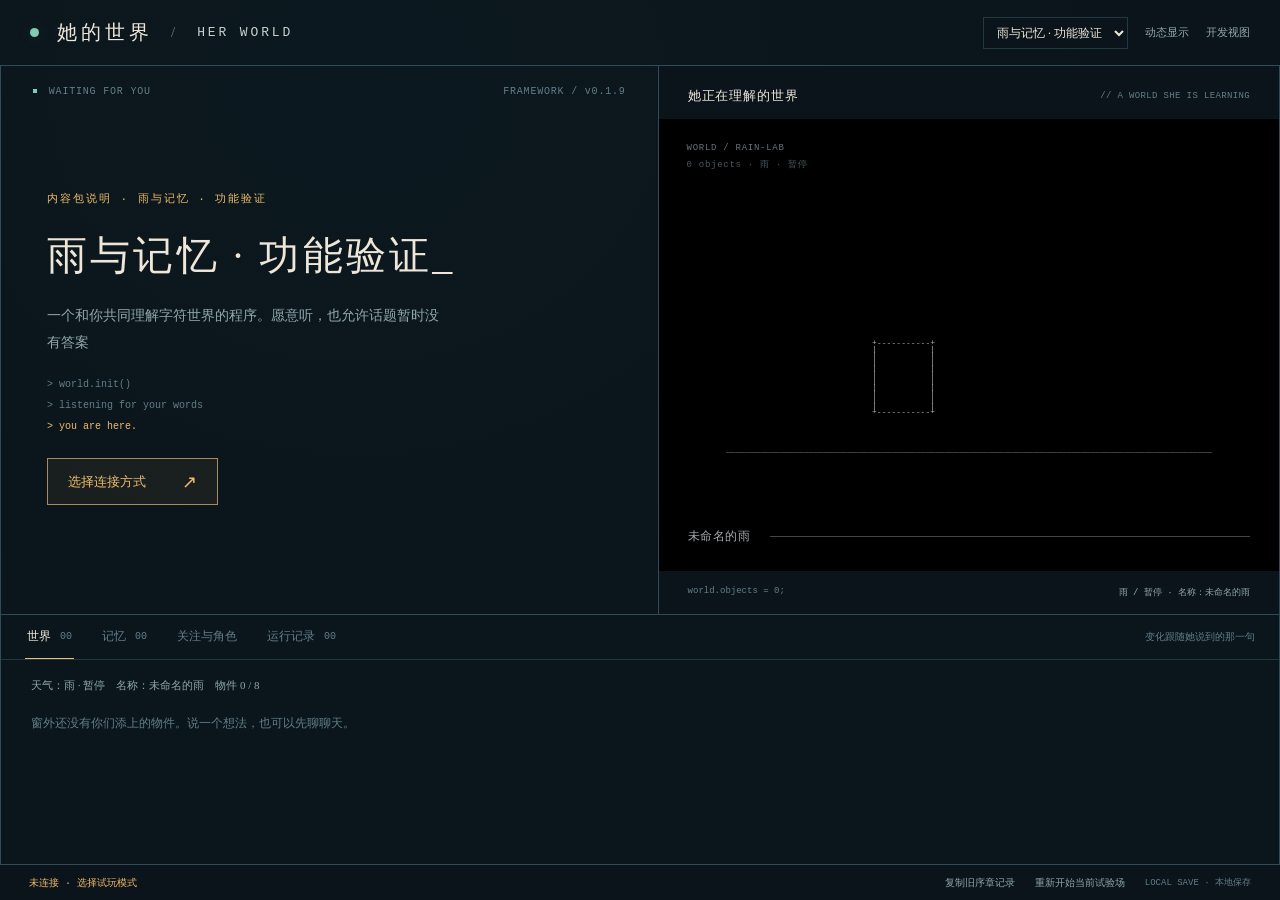
==== commit d4f2e6cf: "Repair framework status, weather labels, intent handling and diagnostics" ====
--- a/framework.html
+++ b/framework.html
@@ -41,7 +41,7 @@
         <div class="reveal-controls" id="reveal-controls" hidden><span id="reveal-status"></span><button id="skip-reveal">显示本句 <kbd>Space</kbd></button></div>
         <div class="sr-only" id="reveal-announcement" role="status" aria-live="polite" aria-atomic="true"></div>
         <div class="response-area" id="response-area">
-          <div class="story-invitation" id="story-invitation" hidden><span class="invitation-label">也可以一起试试</span><p id="invitation-question"></p><span class="invitation-note">可以回答，也可以先聊别的</span></div>
+          <div class="story-invitation" id="story-invitation" hidden><span class="invitation-label">也可以一起试试</span><p id="invitation-question"></p><span class="invitation-note">可以回答，也可以先聊别的</span><p id="invitation-save-note" class="muted small" hidden></p></div>
           <form class="free-form" id="free-form"><label class="sr-only" for="free-input">用自己的话回应，最多 200 个字</label><input id="free-input" type="text" maxlength="400" autocomplete="off" placeholder="把想到的东西，告诉她…" aria-describedby="input-note"><button id="free-send" type="submit" aria-label="发送">↗</button></form>
           <div class="hint-list" id="hint-list" aria-label="只填入输入框的对话提示"></div><button id="offline-help-button" class="offline-help-button" hidden>全部离线功能示例 ↗</button><p class="input-note" id="input-note"></p>
           <div class="request-error" id="request-error" role="alert" hidden><p id="request-error-text"></p><div><button id="retry-button">手动重试</button><button id="fallback-button">用离线规则重试</button><button id="cancel-request-button">取消</button></div></div>
@@ -73,7 +73,7 @@
     <footer class="statusbar"><button id="connection-button">未连接 · 选择试玩模式</button><div><button id="legacy-import-button" hidden>复制旧序章记录</button><button id="reset-button">重新开始当前试验场</button><span id="save-status">LOCAL SAVE</span></div></footer>
     <section class="developer-view" id="developer-view" aria-label="已验证状态诊断" hidden><div class="developer-title">已验证状态 <button id="developer-close" aria-label="关闭开发视图">×</button></div><pre id="developer-content"></pre><p>角色、关系与关注均为游戏内容。此处不显示访问密码、模型原始响应或思维过程。</p></section>
   </main>
-  <dialog id="connect-dialog" aria-labelledby="connect-title"><button class="dialog-close" data-close="connect-dialog" aria-label="关闭">×</button><div class="eyebrow">CONNECTION / 连接方式</div><h2 id="connect-title">让她回应，或者先试着造一个世界。</h2><p>在线模式会把本局对话、世界、记忆及来源，经专用 VPS 转发服务器 216.235.248.104 发送给 DMXAPI，使用 glm-5.3-flash。每次发送发起一次模型请求，可能产生费用；不会自动重试。</p><form id="connect-form" autocomplete="off"><label for="api-key">转发访问密码</label><input id="api-key" name="her-world-framework-volatile" type="password" autocomplete="off" spellcheck="false" maxlength="500" placeholder="由你亲自输入" aria-describedby="key-note"><p class="muted" id="key-note">密码只发送给上述 VPS 用于验证，不是 DMXAPI Key。不写入本地存储、网址或日志；刷新、离开或断开后需重新输入。</p><button class="start-button" type="submit" id="connect-button">连接在线模式 <span>↗</span></button></form><p id="connection-error" role="alert" hidden></p><div class="dialog-actions"><button class="secondary-button" id="offline-button">选择离线规则试玩</button><button class="secondary-button" id="disconnect-button" hidden>断开并清除访问密码</button></div><p class="muted small">离线模式只理解有限的测试表达，会明确告知没有识别的内容。两种模式都经相同规则校验；只有通过的变化才会保存。</p></dialog>
+  <dialog id="connect-dialog" aria-labelledby="connect-title"><button class="dialog-close" data-close="connect-dialog" aria-label="关闭">×</button><div class="eyebrow">CONNECTION / 连接方式</div><h2 id="connect-title">让她回应，或者先试着造一个世界。</h2><p>在线模式会把本局对话、世界、记忆及来源，经专用 VPS 转发服务器 216.235.248.104 发送给 DMXAPI，使用 glm-5.3-flash。每次发送发起一次模型请求，可能产生费用；不会自动重试。</p><form id="connect-form" autocomplete="off"><label for="api-key">转发访问密码</label><input id="api-key" name="her-world-framework-volatile" type="password" autocomplete="off" spellcheck="false" maxlength="500" placeholder="由你亲自输入" aria-describedby="key-note"><p class="muted" id="key-note">密码只发送给上述 VPS 用于验证，不是 DMXAPI Key。不写入本地存储、网址或日志；刷新、离开或断开后需重新输入。设置密码不会发送验证请求；本地格式检查不代表服务认证通过。</p><button class="start-button" type="submit" id="connect-button">设置在线模式 <span>↗</span></button></form><p id="connection-error" role="alert" hidden></p><div class="dialog-actions"><button class="secondary-button" id="offline-button">选择离线规则试玩</button><button class="secondary-button" id="disconnect-button" hidden>断开并清除访问密码</button></div><p class="muted small">离线模式只理解有限的测试表达，会明确告知没有识别的内容。两种模式都经相同规则校验；只有通过的变化才会保存。</p></dialog>
   <dialog id="load-latest-dialog" aria-labelledby="load-latest-title"><h2 id="load-latest-title">载入另一页面的进度？</h2><p>这会替换当前画面。未保存的本页变化和未提交的回应不会另存或自动合并；如果存档已被删除，将载入空白世界。连接和输入框里的文字会保留。可以先留在这里查看，再决定。</p><div class="dialog-actions"><button class="secondary-button" data-close="load-latest-dialog">留在本页</button><button class="start-button" id="confirm-load-latest">确认载入最新进度</button></div></dialog>
   <dialog id="reset-dialog" aria-labelledby="reset-title"><div class="eyebrow">RESET / CURRENT LAB</div><h2 id="reset-title">从这里重新开始？</h2><p id="reset-copy"></p><div class="dialog-actions"><button class="secondary-button" data-close="reset-dialog">留在这里</button><button class="start-button" id="confirm-reset">确认重新开始</button></div></dialog>
   <dialog id="legacy-dialog" aria-labelledby="legacy-title"><div class="eyebrow">IMPORT / KEEP THE ORIGINAL</div><h2 id="legacy-title">把旧序章记录复制到这里？</h2><p id="legacy-summary"></p><p>确认后会替换当前“雨与记忆”试验场的框架进度。旧序章存档保持原样；连接密码不会复制。内容包里的新问题需要重新确认。</p><div class="dialog-actions"><button class="secondary-button" data-close="legacy-dialog">取消</button><button class="start-button" id="confirm-legacy-import">确认复制</button></div></dialog>
